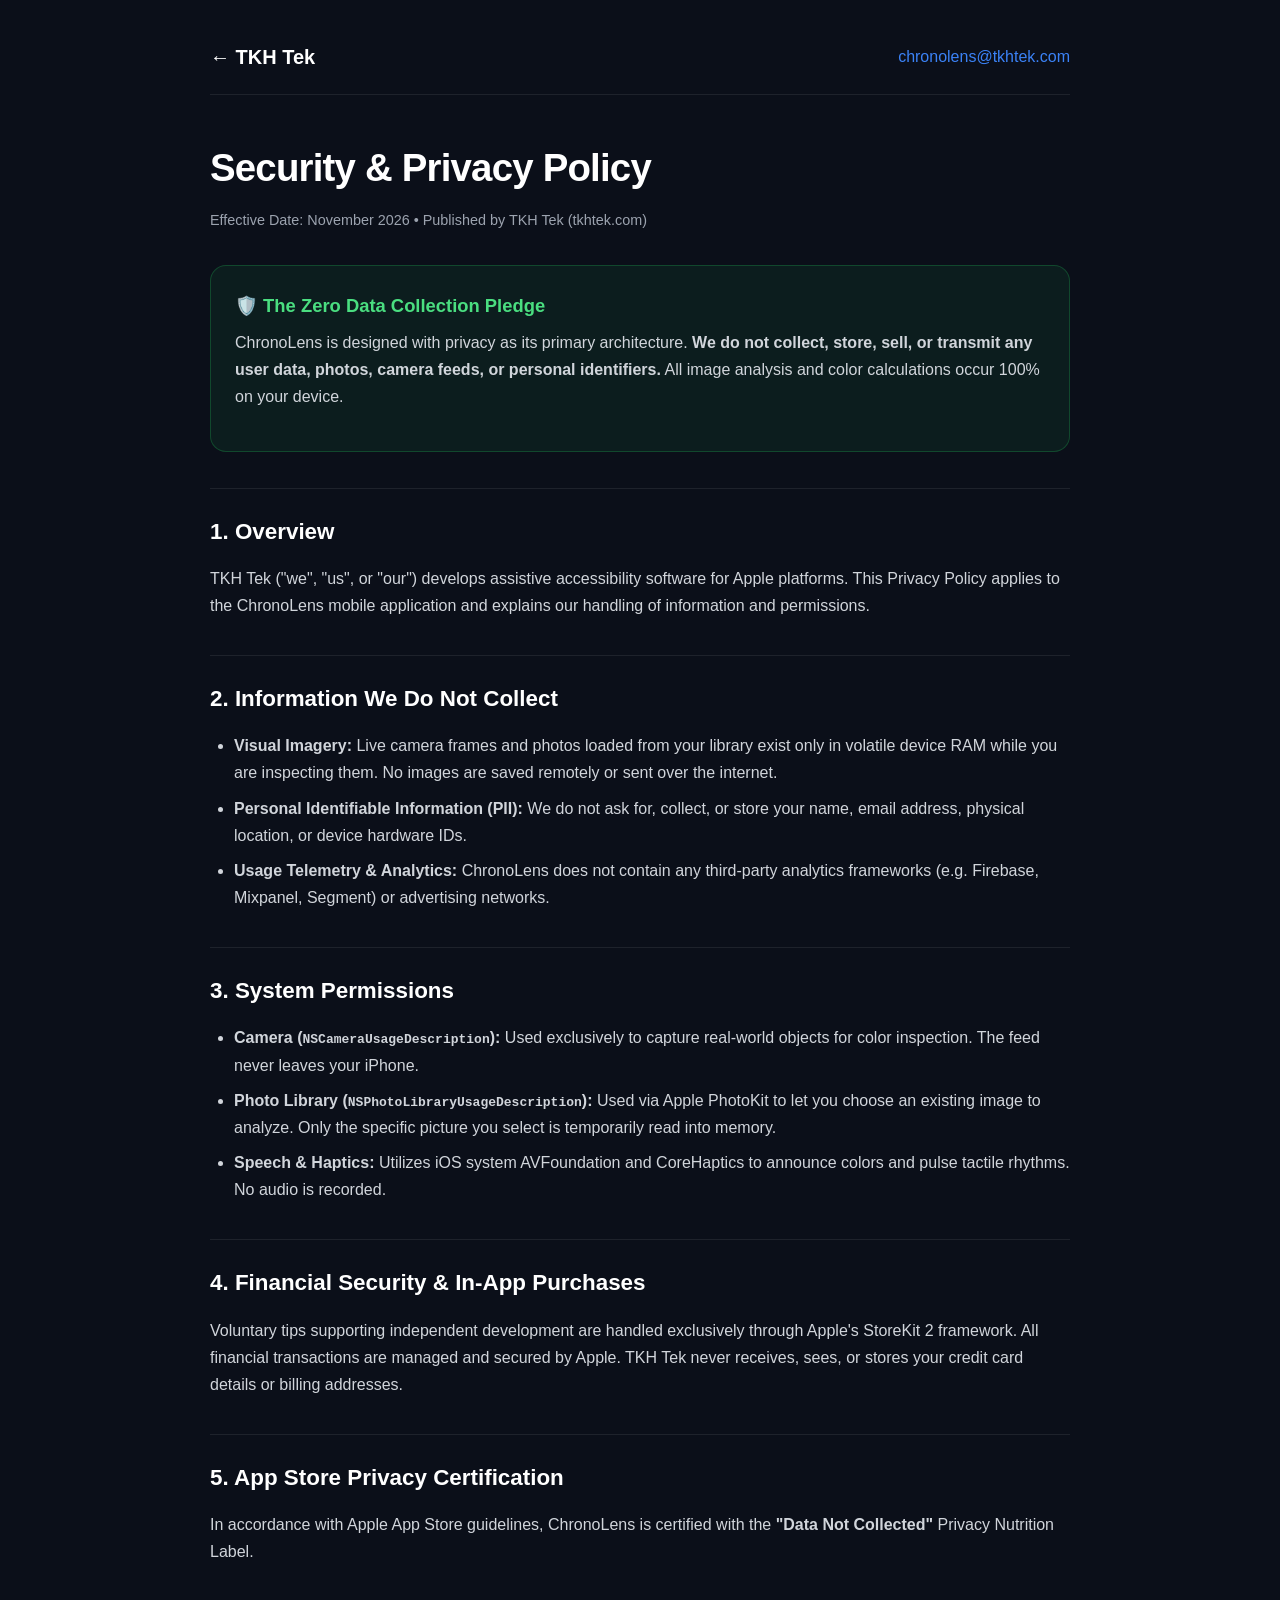
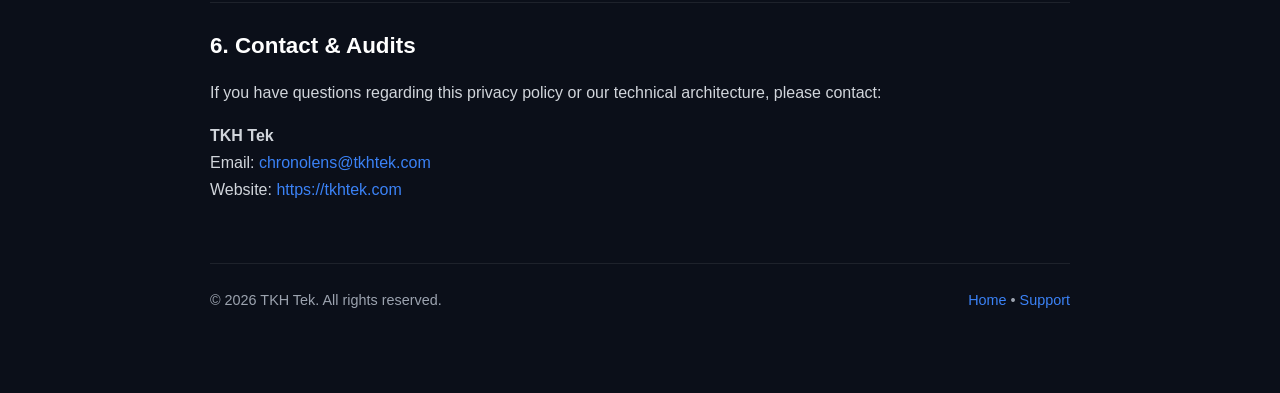
==== privacy.html @ c9fc6b12 "Add files via upload" ====
<!DOCTYPE html>
<html lang="en">
<head>
  <meta charset="UTF-8">
  <meta name="viewport" content="width=device-width, initial-scale=1.0">
  <title>Privacy Policy — ChronoLens & TKH Tek</title>
  <meta name="description" content="Official Privacy & Security Policy for ChronoLens and TKH Tek. 100% on-device processing and zero data collection.">
  <link rel="icon" type="image/png" href="app-icon.png">
  <style>
    :root {
      --bg: #0b0f19;
      --card-bg: rgba(255, 255, 255, 0.04);
      --card-border: rgba(255, 255, 255, 0.08);
      --accent: #3b82f6;
      --text: #f3f4f6;
      --text-muted: #9ca3af;
      --max-w: 860px;
    }

    * { box-sizing: border-box; margin: 0; padding: 0; }
    body {
      font-family: -apple-system, BlinkMacSystemFont, "SF Pro Display", "SF Pro Text", "Helvetica Neue", sans-serif;
      background-color: var(--bg);
      color: var(--text);
      line-height: 1.7;
      padding: 0 20px 80px 20px;
    }

    header {
      max-width: var(--max-w);
      margin: 0 auto;
      padding: 40px 0 20px 0;
      display: flex;
      justify-content: space-between;
      align-items: center;
      border-bottom: 1px solid var(--card-border);
    }

    a { color: var(--accent); text-decoration: none; }
    a:hover { text-decoration: underline; }

    .brand {
      font-weight: 800;
      color: #fff;
      font-size: 1.25rem;
    }

    .container {
      max-width: var(--max-w);
      margin: 40px auto 0 auto;
    }

    h1 {
      font-size: 2.4rem;
      letter-spacing: -0.8px;
      margin-bottom: 8px;
      color: #fff;
    }

    .meta {
      color: var(--text-muted);
      font-size: 0.9rem;
      margin-bottom: 32px;
    }

    .summary-box {
      background: rgba(34, 197, 94, 0.08);
      border: 1px solid rgba(34, 197, 94, 0.25);
      border-radius: 16px;
      padding: 24px;
      margin-bottom: 36px;
    }

    .summary-box h3 {
      color: #4ade80;
      margin-bottom: 8px;
      font-size: 1.15rem;
    }

    h2 {
      font-size: 1.4rem;
      color: #fff;
      margin: 36px 0 14px 0;
      border-top: 1px solid var(--card-border);
      padding-top: 24px;
    }

    p { margin-bottom: 16px; color: #d1d5db; }
    ul { margin: 0 0 20px 24px; color: #d1d5db; }
    li { margin-bottom: 8px; }

    footer {
      max-width: var(--max-w);
      margin: 60px auto 0 auto;
      padding-top: 24px;
      border-top: 1px solid var(--card-border);
      color: var(--text-muted);
      font-size: 0.9rem;
      display: flex;
      justify-content: space-between;
      flex-wrap: wrap;
      gap: 16px;
    }
  </style>
</head>
<body>

  <header>
    <a href="index.html" class="brand">← TKH Tek</a>
    <a href="mailto:chronolens@tkhtek.com">chronolens@tkhtek.com</a>
  </header>

  <main class="container">
    <h1>Security & Privacy Policy</h1>
    <div class="meta">Effective Date: November 2026 • Published by TKH Tek (tkhtek.com)</div>

    <div class="summary-box">
      <h3>🛡️ The Zero Data Collection Pledge</h3>
      <p>
        ChronoLens is designed with privacy as its primary architecture. <strong>We do not collect, store, sell, or transmit any user data, photos, camera feeds, or personal identifiers.</strong> All image analysis and color calculations occur 100% on your device.
      </p>
    </div>

    <h2>1. Overview</h2>
    <p>
      TKH Tek ("we", "us", or "our") develops assistive accessibility software for Apple platforms. This Privacy Policy applies to the ChronoLens mobile application and explains our handling of information and permissions.
    </p>

    <h2>2. Information We Do Not Collect</h2>
    <ul>
      <li><strong>Visual Imagery:</strong> Live camera frames and photos loaded from your library exist only in volatile device RAM while you are inspecting them. No images are saved remotely or sent over the internet.</li>
      <li><strong>Personal Identifiable Information (PII):</strong> We do not ask for, collect, or store your name, email address, physical location, or device hardware IDs.</li>
      <li><strong>Usage Telemetry & Analytics:</strong> ChronoLens does not contain any third-party analytics frameworks (e.g. Firebase, Mixpanel, Segment) or advertising networks.</li>
    </ul>

    <h2>3. System Permissions</h2>
    <ul>
      <li><strong>Camera (<code>NSCameraUsageDescription</code>):</strong> Used exclusively to capture real-world objects for color inspection. The feed never leaves your iPhone.</li>
      <li><strong>Photo Library (<code>NSPhotoLibraryUsageDescription</code>):</strong> Used via Apple PhotoKit to let you choose an existing image to analyze. Only the specific picture you select is temporarily read into memory.</li>
      <li><strong>Speech & Haptics:</strong> Utilizes iOS system AVFoundation and CoreHaptics to announce colors and pulse tactile rhythms. No audio is recorded.</li>
    </ul>

    <h2>4. Financial Security & In-App Purchases</h2>
    <p>
      Voluntary tips supporting independent development are handled exclusively through Apple's StoreKit 2 framework. All financial transactions are managed and secured by Apple. TKH Tek never receives, sees, or stores your credit card details or billing addresses.
    </p>

    <h2>5. App Store Privacy Certification</h2>
    <p>
      In accordance with Apple App Store guidelines, ChronoLens is certified with the <strong>"Data Not Collected"</strong> Privacy Nutrition Label.
    </p>

    <h2>6. Contact & Audits</h2>
    <p>
      If you have questions regarding this privacy policy or our technical architecture, please contact:
    </p>
    <p>
      <strong>TKH Tek</strong><br>
      Email: <a href="mailto:chronolens@tkhtek.com">chronolens@tkhtek.com</a><br>
      Website: <a href="https://tkhtek.com">https://tkhtek.com</a>
    </p>
  </main>

  <footer>
    <div>&copy; 2026 TKH Tek. All rights reserved.</div>
    <div><a href="index.html">Home</a> • <a href="mailto:chronolens@tkhtek.com">Support</a></div>
  </footer>

</body>
</html>
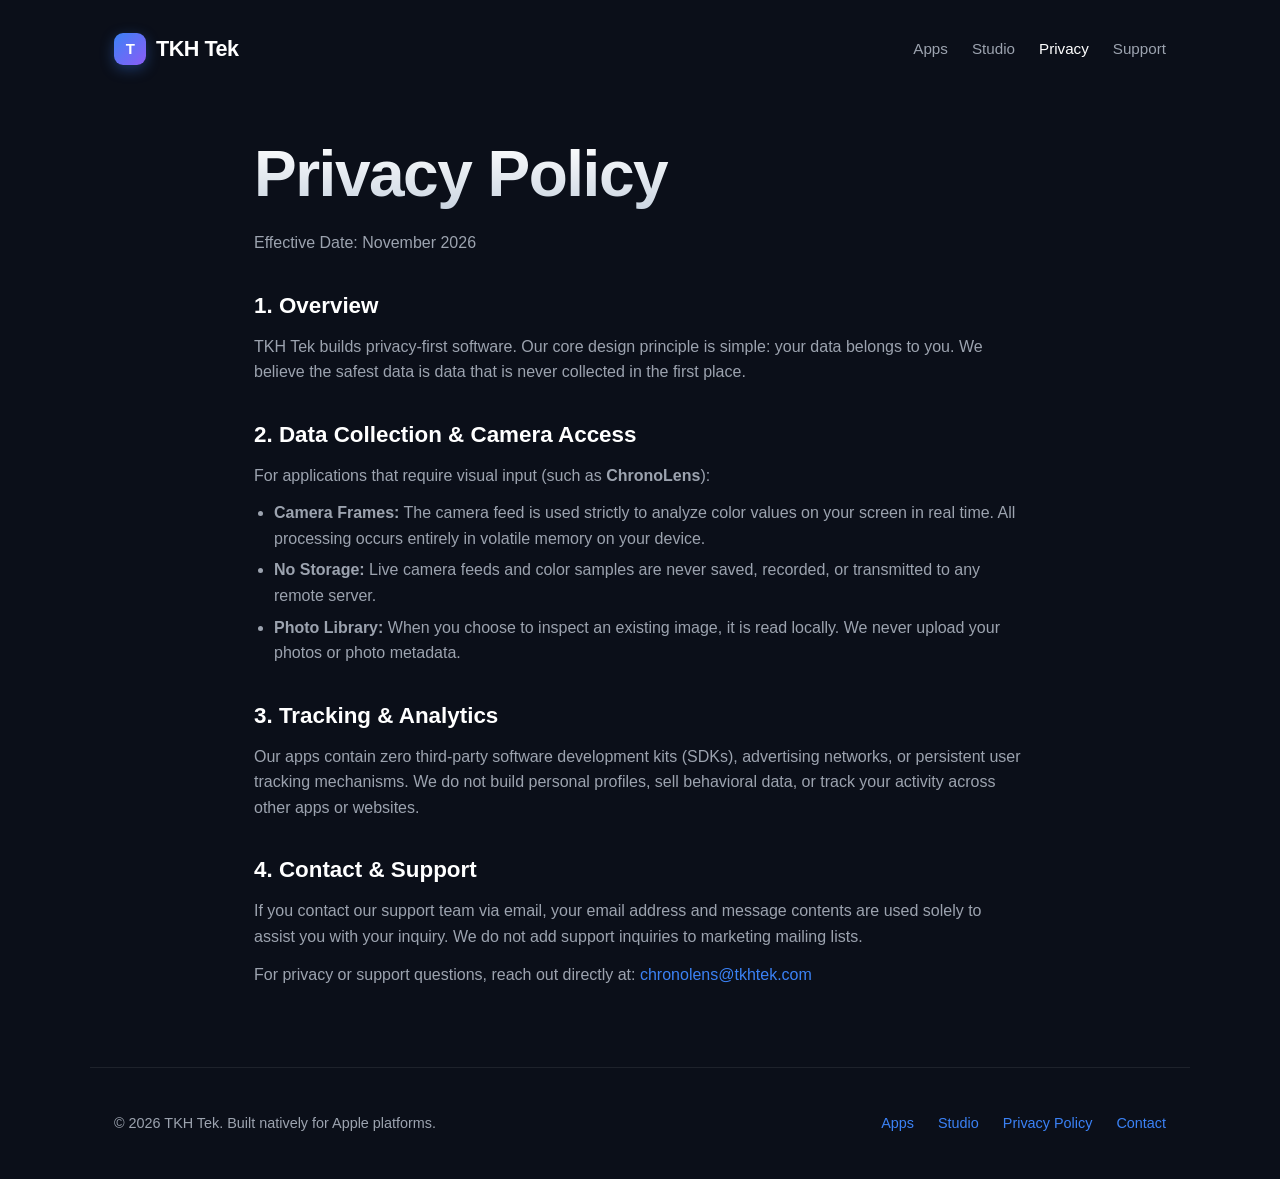
==== commit 66ae763c: "Update privacy.html" ====
--- a/privacy.html
+++ b/privacy.html
@@ -3,167 +3,77 @@
 <head>
   <meta charset="UTF-8">
   <meta name="viewport" content="width=device-width, initial-scale=1.0">
-  <title>Privacy Policy — ChronoLens & TKH Tek</title>
-  <meta name="description" content="Official Privacy & Security Policy for ChronoLens and TKH Tek. 100% on-device processing and zero data collection.">
+  <title>Privacy Policy — TKH Tek</title>
+  <meta name="description" content="Privacy policy for TKH Tek applications and utilities.">
   <link rel="icon" type="image/png" href="app-icon.png">
-  <style>
-    :root {
-      --bg: #0b0f19;
-      --card-bg: rgba(255, 255, 255, 0.04);
-      --card-border: rgba(255, 255, 255, 0.08);
-      --accent: #3b82f6;
-      --text: #f3f4f6;
-      --text-muted: #9ca3af;
-      --max-w: 860px;
-    }
-
-    * { box-sizing: border-box; margin: 0; padding: 0; }
-    body {
-      font-family: -apple-system, BlinkMacSystemFont, "SF Pro Display", "SF Pro Text", "Helvetica Neue", sans-serif;
-      background-color: var(--bg);
-      color: var(--text);
-      line-height: 1.7;
-      padding: 0 20px 80px 20px;
-    }
-
-    header {
-      max-width: var(--max-w);
-      margin: 0 auto;
-      padding: 40px 0 20px 0;
-      display: flex;
-      justify-content: space-between;
-      align-items: center;
-      border-bottom: 1px solid var(--card-border);
-    }
-
-    a { color: var(--accent); text-decoration: none; }
-    a:hover { text-decoration: underline; }
-
-    .brand {
-      font-weight: 800;
-      color: #fff;
-      font-size: 1.25rem;
-    }
-
-    .container {
-      max-width: var(--max-w);
-      margin: 40px auto 0 auto;
-    }
-
-    h1 {
-      font-size: 2.4rem;
-      letter-spacing: -0.8px;
-      margin-bottom: 8px;
-      color: #fff;
-    }
-
-    .meta {
-      color: var(--text-muted);
-      font-size: 0.9rem;
-      margin-bottom: 32px;
-    }
-
-    .summary-box {
-      background: rgba(34, 197, 94, 0.08);
-      border: 1px solid rgba(34, 197, 94, 0.25);
-      border-radius: 16px;
-      padding: 24px;
-      margin-bottom: 36px;
-    }
-
-    .summary-box h3 {
-      color: #4ade80;
-      margin-bottom: 8px;
-      font-size: 1.15rem;
-    }
-
-    h2 {
-      font-size: 1.4rem;
-      color: #fff;
-      margin: 36px 0 14px 0;
-      border-top: 1px solid var(--card-border);
-      padding-top: 24px;
-    }
-
-    p { margin-bottom: 16px; color: #d1d5db; }
-    ul { margin: 0 0 20px 24px; color: #d1d5db; }
-    li { margin-bottom: 8px; }
-
-    footer {
-      max-width: var(--max-w);
-      margin: 60px auto 0 auto;
-      padding-top: 24px;
-      border-top: 1px solid var(--card-border);
-      color: var(--text-muted);
-      font-size: 0.9rem;
-      display: flex;
-      justify-content: space-between;
-      flex-wrap: wrap;
-      gap: 16px;
-    }
-  </style>
+  <link rel="stylesheet" href="style.css">
 </head>
 <body>
 
   <header>
-    <a href="index.html" class="brand">← TKH Tek</a>
-    <a href="mailto:chronolens@tkhtek.com">chronolens@tkhtek.com</a>
+    <a href="index.html" class="brand">
+      <div class="brand-badge">T</div>
+      TKH Tek
+    </a>
+    <nav>
+      <a href="index.html">Apps</a>
+      <a href="studio.html">Studio</a>
+      <a href="privacy.html" class="active">Privacy</a>
+      <a href="mailto:chronolens@tkhtek.com">Support</a>
+    </nav>
   </header>
 
-  <main class="container">
-    <h1>Security & Privacy Policy</h1>
-    <div class="meta">Effective Date: November 2026 • Published by TKH Tek (tkhtek.com)</div>
+  <main>
+    <div class="legal-container">
+      <h1>Privacy Policy</h1>
+      <p style="color: var(--text-muted); margin-bottom: 32px;">Effective Date: November 2026</p>
 
-    <div class="summary-box">
-      <h3>🛡️ The Zero Data Collection Pledge</h3>
-      <p>
-        ChronoLens is designed with privacy as its primary architecture. <strong>We do not collect, store, sell, or transmit any user data, photos, camera feeds, or personal identifiers.</strong> All image analysis and color calculations occur 100% on your device.
-      </p>
+      <div class="legal-section">
+        <h2>1. Overview</h2>
+        <p>
+          TKH Tek builds privacy-first software. Our core design principle is simple: your data belongs to you. We believe the safest data is data that is never collected in the first place.
+        </p>
+      </div>
+
+      <div class="legal-section">
+        <h2>2. Data Collection & Camera Access</h2>
+        <p>
+          For applications that require visual input (such as <strong>ChronoLens</strong>):
+        </p>
+        <ul>
+          <li><strong>Camera Frames:</strong> The camera feed is used strictly to analyze color values on your screen in real time. All processing occurs entirely in volatile memory on your device.</li>
+          <li><strong>No Storage:</strong> Live camera feeds and color samples are never saved, recorded, or transmitted to any remote server.</li>
+          <li><strong>Photo Library:</strong> When you choose to inspect an existing image, it is read locally. We never upload your photos or photo metadata.</li>
+        </ul>
+      </div>
+
+      <div class="legal-section">
+        <h2>3. Tracking & Analytics</h2>
+        <p>
+          Our apps contain zero third-party software development kits (SDKs), advertising networks, or persistent user tracking mechanisms. We do not build personal profiles, sell behavioral data, or track your activity across other apps or websites.
+        </p>
+      </div>
+
+      <div class="legal-section">
+        <h2>4. Contact & Support</h2>
+        <p>
+          If you contact our support team via email, your email address and message contents are used solely to assist you with your inquiry. We do not add support inquiries to marketing mailing lists.
+        </p>
+        <p>
+          For privacy or support questions, reach out directly at: <a href="mailto:chronolens@tkhtek.com">chronolens@tkhtek.com</a>
+        </p>
+      </div>
     </div>
-
-    <h2>1. Overview</h2>
-    <p>
-      TKH Tek ("we", "us", or "our") develops assistive accessibility software for Apple platforms. This Privacy Policy applies to the ChronoLens mobile application and explains our handling of information and permissions.
-    </p>
-
-    <h2>2. Information We Do Not Collect</h2>
-    <ul>
-      <li><strong>Visual Imagery:</strong> Live camera frames and photos loaded from your library exist only in volatile device RAM while you are inspecting them. No images are saved remotely or sent over the internet.</li>
-      <li><strong>Personal Identifiable Information (PII):</strong> We do not ask for, collect, or store your name, email address, physical location, or device hardware IDs.</li>
-      <li><strong>Usage Telemetry & Analytics:</strong> ChronoLens does not contain any third-party analytics frameworks (e.g. Firebase, Mixpanel, Segment) or advertising networks.</li>
-    </ul>
-
-    <h2>3. System Permissions</h2>
-    <ul>
-      <li><strong>Camera (<code>NSCameraUsageDescription</code>):</strong> Used exclusively to capture real-world objects for color inspection. The feed never leaves your iPhone.</li>
-      <li><strong>Photo Library (<code>NSPhotoLibraryUsageDescription</code>):</strong> Used via Apple PhotoKit to let you choose an existing image to analyze. Only the specific picture you select is temporarily read into memory.</li>
-      <li><strong>Speech & Haptics:</strong> Utilizes iOS system AVFoundation and CoreHaptics to announce colors and pulse tactile rhythms. No audio is recorded.</li>
-    </ul>
-
-    <h2>4. Financial Security & In-App Purchases</h2>
-    <p>
-      Voluntary tips supporting independent development are handled exclusively through Apple's StoreKit 2 framework. All financial transactions are managed and secured by Apple. TKH Tek never receives, sees, or stores your credit card details or billing addresses.
-    </p>
-
-    <h2>5. App Store Privacy Certification</h2>
-    <p>
-      In accordance with Apple App Store guidelines, ChronoLens is certified with the <strong>"Data Not Collected"</strong> Privacy Nutrition Label.
-    </p>
-
-    <h2>6. Contact & Audits</h2>
-    <p>
-      If you have questions regarding this privacy policy or our technical architecture, please contact:
-    </p>
-    <p>
-      <strong>TKH Tek</strong><br>
-      Email: <a href="mailto:chronolens@tkhtek.com">chronolens@tkhtek.com</a><br>
-      Website: <a href="https://tkhtek.com">https://tkhtek.com</a>
-    </p>
   </main>
 
   <footer>
-    <div>&copy; 2026 TKH Tek. All rights reserved.</div>
-    <div><a href="index.html">Home</a> • <a href="mailto:chronolens@tkhtek.com">Support</a></div>
+    <div>© 2026 TKH Tek. Built natively for Apple platforms.</div>
+    <div class="footer-links">
+      <a href="index.html">Apps</a>
+      <a href="studio.html">Studio</a>
+      <a href="privacy.html">Privacy Policy</a>
+      <a href="mailto:chronolens@tkhtek.com">Contact</a>
+    </div>
   </footer>
 
 </body>
--- a/style.css
+++ b/style.css
@@ -0,0 +1,369 @@
+:root {
+  --bg: #0b0f19;
+  --card-bg: rgba(255, 255, 255, 0.035);
+  --card-border: rgba(255, 255, 255, 0.08);
+  --accent: #3b82f6;
+  --accent-glow: rgba(59, 130, 246, 0.35);
+  --text: #f3f4f6;
+  --text-muted: #9ca3af;
+  --max-w: 1100px;
+}
+
+* { box-sizing: border-box; margin: 0; padding: 0; }
+
+body {
+  font-family: -apple-system, BlinkMacSystemFont, "SF Pro Display", "SF Pro Text", "Helvetica Neue", sans-serif;
+  background-color: var(--bg);
+  color: var(--text);
+  line-height: 1.6;
+  -webkit-font-smoothing: antialiased;
+  min-height: 100vh;
+  display: flex;
+  flex-direction: column;
+}
+
+main { flex: 1; }
+a { color: var(--accent); text-decoration: none; }
+a:hover { text-decoration: underline; }
+
+header {
+  max-width: var(--max-w);
+  margin: 0 auto;
+  padding: 32px 24px;
+  display: flex;
+  justify-content: space-between;
+  align-items: center;
+  width: 100%;
+}
+
+.brand {
+  font-weight: 800;
+  font-size: 1.35rem;
+  letter-spacing: -0.5px;
+  display: flex;
+  align-items: center;
+  gap: 10px;
+  color: #fff;
+}
+
+.brand-badge {
+  background: linear-gradient(135deg, #3b82f6, #8b5cf6);
+  width: 32px;
+  height: 32px;
+  border-radius: 9px;
+  display: inline-flex;
+  align-items: center;
+  justify-content: center;
+  font-size: 15px;
+  font-weight: 900;
+  color: #fff;
+  box-shadow: 0 4px 14px var(--accent-glow);
+}
+
+nav { display: flex; gap: 24px; font-size: 0.95rem; }
+nav a { color: var(--text-muted); font-weight: 500; transition: color 0.15s ease; }
+nav a:hover, nav a.active { color: #fff; text-decoration: none; }
+
+/* Hero */
+.hero {
+  max-width: var(--max-w);
+  margin: 50px auto 60px auto;
+  padding: 0 24px;
+  text-align: center;
+}
+
+.badge-pill {
+  display: inline-block;
+  padding: 6px 18px;
+  border-radius: 999px;
+  background: rgba(59, 130, 246, 0.12);
+  border: 1px solid rgba(59, 130, 246, 0.3);
+  color: #60a5fa;
+  font-size: 0.85rem;
+  font-weight: 600;
+  margin-bottom: 24px;
+  letter-spacing: 0.5px;
+  text-transform: uppercase;
+}
+
+h1 {
+  font-size: clamp(2.5rem, 6vw, 4rem);
+  font-weight: 800;
+  letter-spacing: -1.5px;
+  line-height: 1.12;
+  margin-bottom: 20px;
+  background: linear-gradient(180deg, #ffffff 0%, #cbd5e1 100%);
+  -webkit-background-clip: text;
+  -webkit-text-fill-color: transparent;
+}
+
+.hero-subtitle {
+  font-size: clamp(1.05rem, 2.2vw, 1.25rem);
+  color: var(--text-muted);
+  max-width: 720px;
+  margin: 0 auto 36px auto;
+}
+
+/* Sections */
+.section-title-wrap {
+  max-width: var(--max-w);
+  margin: 0 auto 28px auto;
+  padding: 0 24px;
+}
+
+.section-title {
+  font-size: 1.8rem;
+  font-weight: 700;
+  color: #fff;
+  letter-spacing: -0.5px;
+}
+
+.section-desc {
+  color: var(--text-muted);
+  font-size: 0.95rem;
+  margin-top: 4px;
+}
+
+/* App Card */
+.apps-container {
+  max-width: var(--max-w);
+  margin: 0 auto 80px auto;
+  padding: 0 24px;
+  display: flex;
+  flex-direction: column;
+  gap: 32px;
+}
+
+.app-card {
+  background: var(--card-bg);
+  border: 1px solid var(--card-border);
+  border-radius: 28px;
+  padding: 44px;
+  display: grid;
+  grid-template-columns: 140px 1fr;
+  gap: 36px;
+  align-items: center;
+  transition: transform 0.2s ease, border-color 0.2s ease;
+}
+
+.app-card:hover {
+  border-color: rgba(255, 255, 255, 0.16);
+  transform: translateY(-2px);
+}
+
+.app-icon {
+  width: 140px;
+  height: 140px;
+  border-radius: 30px;
+  box-shadow: 0 16px 36px rgba(0, 0, 0, 0.5);
+  border: 1px solid rgba(255, 255, 255, 0.1);
+  object-fit: cover;
+}
+
+.app-details h2 {
+  font-size: 2.1rem;
+  font-weight: 800;
+  letter-spacing: -0.5px;
+  color: #fff;
+  margin-bottom: 4px;
+}
+
+.app-tagline {
+  color: #60a5fa;
+  font-weight: 600;
+  font-size: 1rem;
+  margin-bottom: 14px;
+}
+
+.app-desc {
+  color: var(--text-muted);
+  font-size: 1.02rem;
+  margin-bottom: 24px;
+  max-width: 760px;
+}
+
+.features-grid {
+  display: grid;
+  grid-template-columns: repeat(auto-fit, minmax(210px, 1fr));
+  gap: 16px;
+  margin-bottom: 28px;
+}
+
+.feature-item {
+  background: rgba(255, 255, 255, 0.02);
+  border: 1px solid rgba(255, 255, 255, 0.05);
+  border-radius: 12px;
+  padding: 12px 14px;
+  font-size: 0.88rem;
+  color: var(--text-muted);
+}
+
+.feature-item strong {
+  display: block;
+  color: #fff;
+  margin-bottom: 2px;
+}
+
+/* Call to Action Buttons */
+.cta-buttons {
+  display: flex;
+  gap: 14px;
+  flex-wrap: wrap;
+  align-items: center;
+}
+
+.btn-appstore {
+  display: inline-flex;
+  align-items: center;
+  gap: 12px;
+  background: #ffffff;
+  color: #0b0f19;
+  padding: 10px 22px;
+  border-radius: 14px;
+  transition: transform 0.15s ease, background 0.15s ease;
+  font-weight: 700;
+  text-decoration: none;
+}
+
+.btn-appstore:hover {
+  background: #e2e8f0;
+  transform: translateY(-1px);
+  text-decoration: none;
+}
+
+.btn-appstore .btn-text-sub {
+  font-size: 0.68rem;
+  text-transform: uppercase;
+  letter-spacing: 0.5px;
+  display: block;
+  color: #475569;
+  line-height: 1;
+}
+
+.btn-appstore .btn-text-main {
+  font-size: 1.05rem;
+  font-weight: 800;
+  line-height: 1.2;
+}
+
+.btn-secondary {
+  display: inline-flex;
+  align-items: center;
+  gap: 8px;
+  background: rgba(255, 255, 255, 0.05);
+  color: #fff;
+  font-weight: 600;
+  padding: 12px 20px;
+  border-radius: 14px;
+  border: 1px solid rgba(255, 255, 255, 0.12);
+  transition: background 0.15s ease;
+}
+
+.btn-secondary:hover {
+  background: rgba(255, 255, 255, 0.12);
+  text-decoration: none;
+}
+
+/* Lab & Pillars Grids */
+.lab-grid, .pillars {
+  max-width: var(--max-w);
+  margin: 0 auto 80px auto;
+  padding: 0 24px;
+  display: grid;
+  grid-template-columns: repeat(auto-fit, minmax(300px, 1fr));
+  gap: 24px;
+}
+
+.lab-card, .pillar-card, .content-card {
+  background: var(--card-bg);
+  border: 1px solid var(--card-border);
+  border-radius: 20px;
+  padding: 32px;
+}
+
+.lab-card { border-style: dashed; }
+
+.lab-status {
+  display: inline-block;
+  font-size: 0.75rem;
+  font-weight: 700;
+  text-transform: uppercase;
+  letter-spacing: 0.8px;
+  padding: 4px 10px;
+  border-radius: 6px;
+  background: rgba(139, 92, 246, 0.15);
+  color: #c084fc;
+  margin-bottom: 16px;
+}
+
+.lab-card h3, .pillar-card h3 {
+  font-size: 1.3rem;
+  font-weight: 700;
+  color: #fff;
+  margin-bottom: 8px;
+}
+
+.lab-card p, .pillar-card p {
+  color: var(--text-muted);
+  font-size: 0.95rem;
+}
+
+.lab-tags {
+  display: flex;
+  gap: 8px;
+  flex-wrap: wrap;
+  margin-top: 16px;
+}
+
+.lab-tag {
+  font-size: 0.78rem;
+  background: rgba(255, 255, 255, 0.04);
+  padding: 4px 10px;
+  border-radius: 6px;
+  color: #94a3b8;
+}
+
+.pillar-icon { font-size: 2rem; margin-bottom: 14px; }
+
+/* Legal / Policy Layout */
+.legal-container {
+  max-width: 820px;
+  margin: 40px auto 80px auto;
+  padding: 0 24px;
+}
+
+.legal-section { margin-bottom: 32px; }
+.legal-section h2 { color: #fff; font-size: 1.4rem; margin-bottom: 10px; }
+.legal-section p { color: var(--text-muted); margin-bottom: 12px; }
+.legal-section ul { color: var(--text-muted); padding-left: 20px; margin-bottom: 12px; }
+.legal-section li { margin-bottom: 6px; }
+
+/* Footer */
+footer {
+  border-top: 1px solid var(--card-border);
+  max-width: var(--max-w);
+  margin: 0 auto;
+  padding: 44px 24px;
+  display: flex;
+  justify-content: space-between;
+  align-items: center;
+  flex-wrap: wrap;
+  gap: 20px;
+  color: var(--text-muted);
+  font-size: 0.9rem;
+  width: 100%;
+}
+
+.footer-links { display: flex; gap: 24px; }
+
+@media (max-width: 768px) {
+  .app-card {
+    grid-template-columns: 1fr;
+    text-align: center;
+    padding: 32px 20px;
+  }
+  .app-icon { margin: 0 auto; }
+  .cta-buttons { justify-content: center; }
+  footer { flex-direction: column; text-align: center; }
+  .footer-links { justify-content: center; }
+}
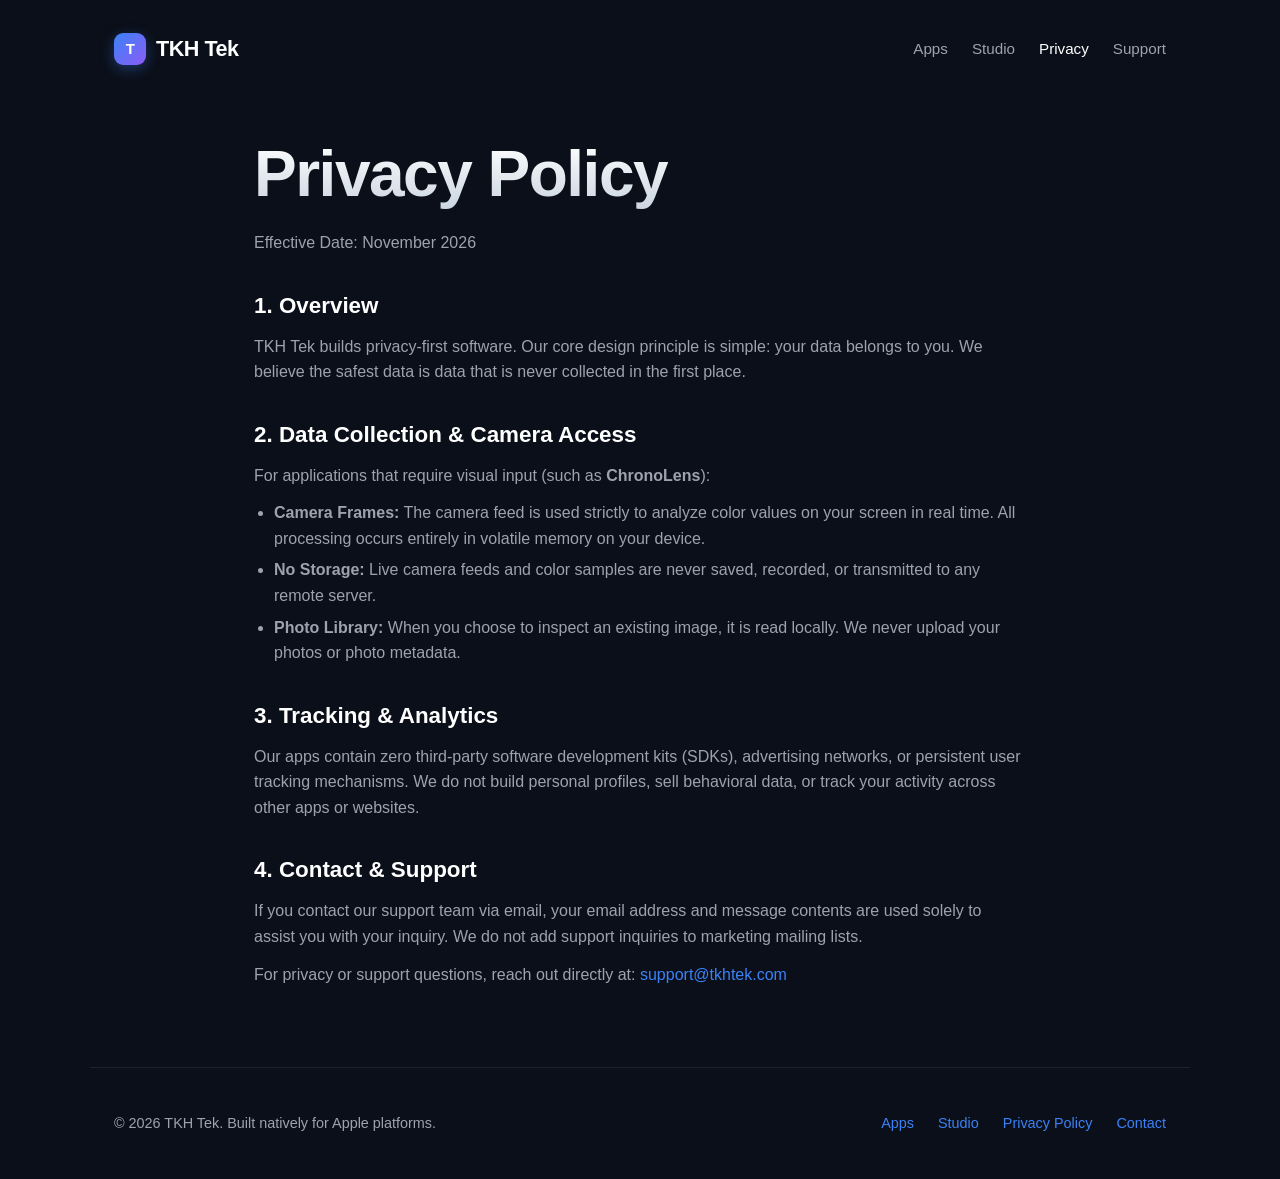
==== commit dcb01997: "Update privacy.html" ====
--- a/privacy.html
+++ b/privacy.html
@@ -19,7 +19,7 @@
       <a href="index.html">Apps</a>
       <a href="studio.html">Studio</a>
       <a href="privacy.html" class="active">Privacy</a>
-      <a href="mailto:chronolens@tkhtek.com">Support</a>
+      <a href="mailto:support@tkhtek.com">Support</a>
     </nav>
   </header>
 
@@ -60,7 +60,7 @@
           If you contact our support team via email, your email address and message contents are used solely to assist you with your inquiry. We do not add support inquiries to marketing mailing lists.
         </p>
         <p>
-          For privacy or support questions, reach out directly at: <a href="mailto:chronolens@tkhtek.com">chronolens@tkhtek.com</a>
+          For privacy or support questions, reach out directly at: <a href="mailto:support@tkhtek.com">support@tkhtek.com</a>
         </p>
       </div>
     </div>
@@ -72,7 +72,7 @@
       <a href="index.html">Apps</a>
       <a href="studio.html">Studio</a>
       <a href="privacy.html">Privacy Policy</a>
-      <a href="mailto:chronolens@tkhtek.com">Contact</a>
+      <a href="mailto:support@tkhtek.com">Contact</a>
     </div>
   </footer>
 
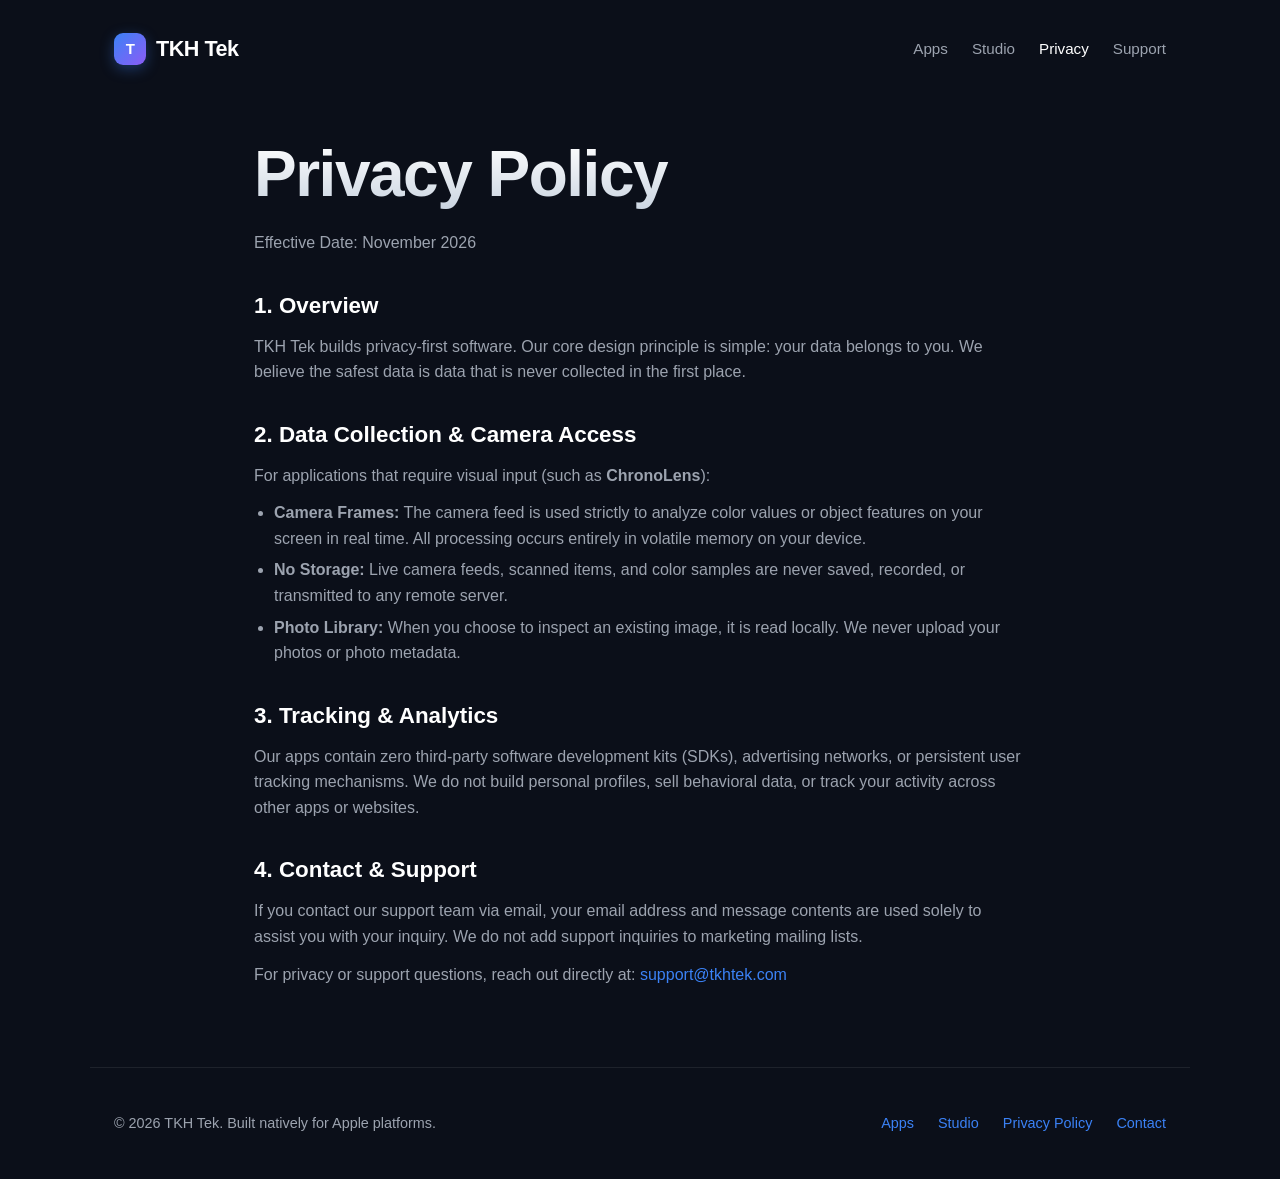
==== commit 62e8f621: "Update privacy.html" ====
--- a/privacy.html
+++ b/privacy.html
@@ -5,7 +5,21 @@
   <meta name="viewport" content="width=device-width, initial-scale=1.0">
   <title>Privacy Policy — TKH Tek</title>
   <meta name="description" content="Privacy policy for TKH Tek applications and utilities.">
-  <link rel="icon" type="image/png" href="app-icon.png">
+  
+  <!-- Favicon & Icons -->
+  <link rel="icon" type="image/png" sizes="32x32" href="favicon.png">
+  <link rel="apple-touch-icon" sizes="180x180" href="favicon.png">
+  <link rel="shortcut icon" href="favicon.png">
+  <meta name="theme-color" content="#0b0f19">
+
+  <!-- Social Previews -->
+  <meta property="og:type" content="website">
+  <meta property="og:title" content="Privacy Policy — TKH Tek">
+  <meta property="og:description" content="Zero-knowledge privacy policy. All processing occurs locally on-device.">
+  <meta property="og:image" content="https://tkhtek.com/favicon.png">
+  <meta property="og:url" content="https://tkhtek.com/privacy.html">
+  <meta name="twitter:card" content="summary">
+
   <link rel="stylesheet" href="style.css">
 </head>
 <body>
@@ -41,8 +55,8 @@
           For applications that require visual input (such as <strong>ChronoLens</strong>):
         </p>
         <ul>
-          <li><strong>Camera Frames:</strong> The camera feed is used strictly to analyze color values on your screen in real time. All processing occurs entirely in volatile memory on your device.</li>
-          <li><strong>No Storage:</strong> Live camera feeds and color samples are never saved, recorded, or transmitted to any remote server.</li>
+          <li><strong>Camera Frames:</strong> The camera feed is used strictly to analyze color values or object features on your screen in real time. All processing occurs entirely in volatile memory on your device.</li>
+          <li><strong>No Storage:</strong> Live camera feeds, scanned items, and color samples are never saved, recorded, or transmitted to any remote server.</li>
           <li><strong>Photo Library:</strong> When you choose to inspect an existing image, it is read locally. We never upload your photos or photo metadata.</li>
         </ul>
       </div>
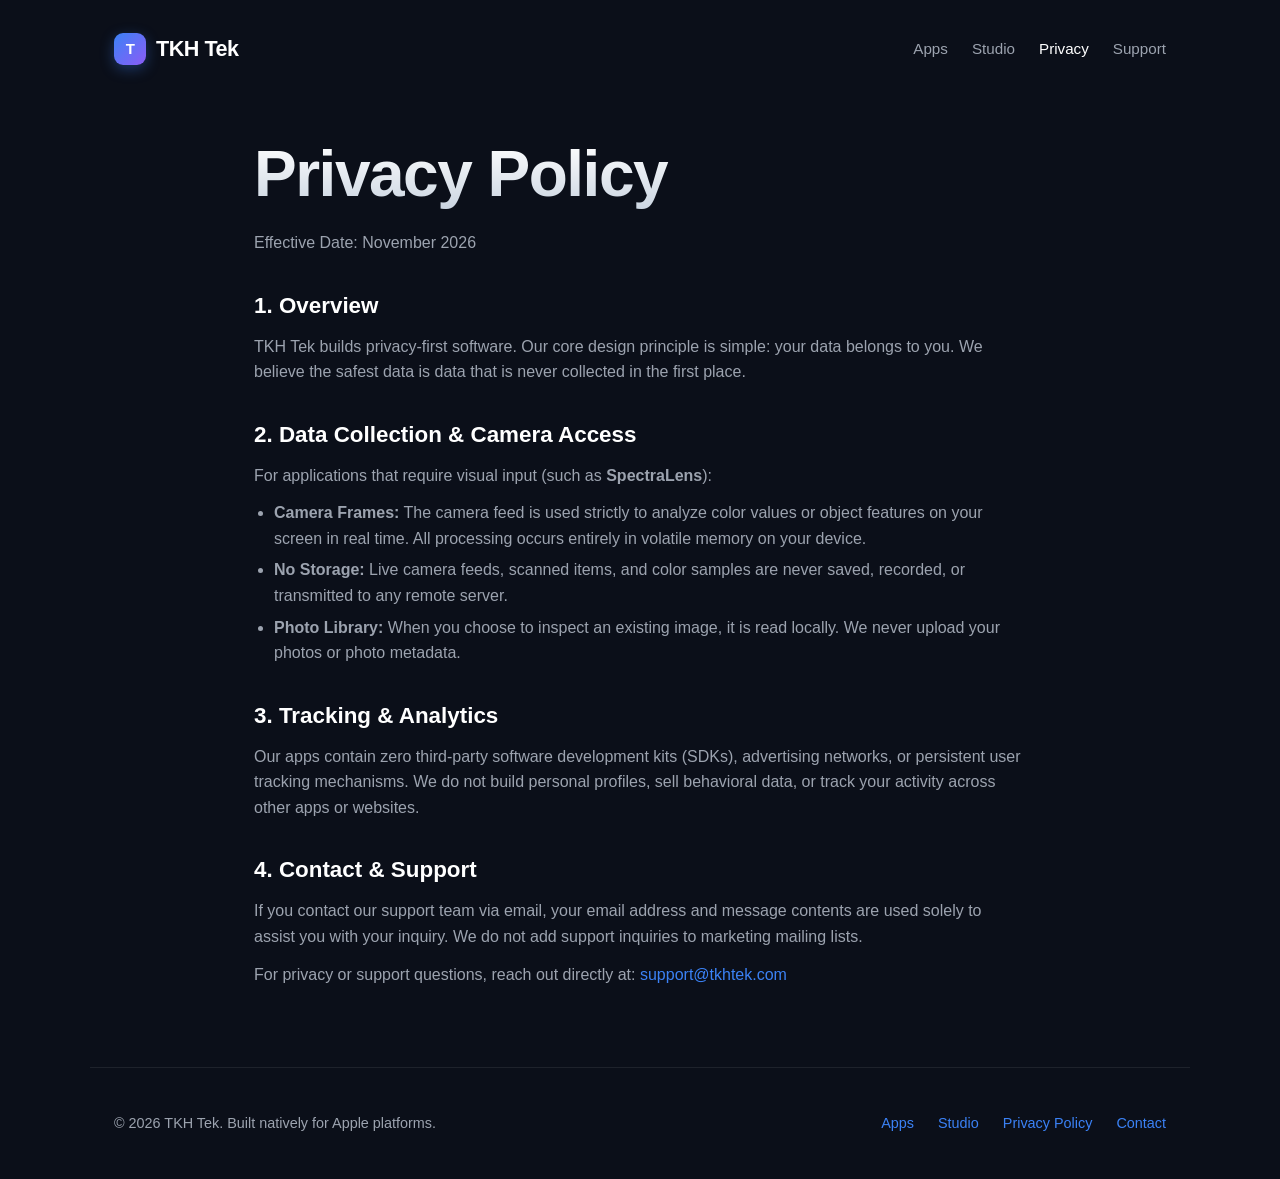
==== commit 78a883bd: "Update privacy.html" ====
--- a/privacy.html
+++ b/privacy.html
@@ -52,7 +52,7 @@
       <div class="legal-section">
         <h2>2. Data Collection & Camera Access</h2>
         <p>
-          For applications that require visual input (such as <strong>ChronoLens</strong>):
+          For applications that require visual input (such as <strong>SpectraLens</strong>):
         </p>
         <ul>
           <li><strong>Camera Frames:</strong> The camera feed is used strictly to analyze color values or object features on your screen in real time. All processing occurs entirely in volatile memory on your device.</li>
